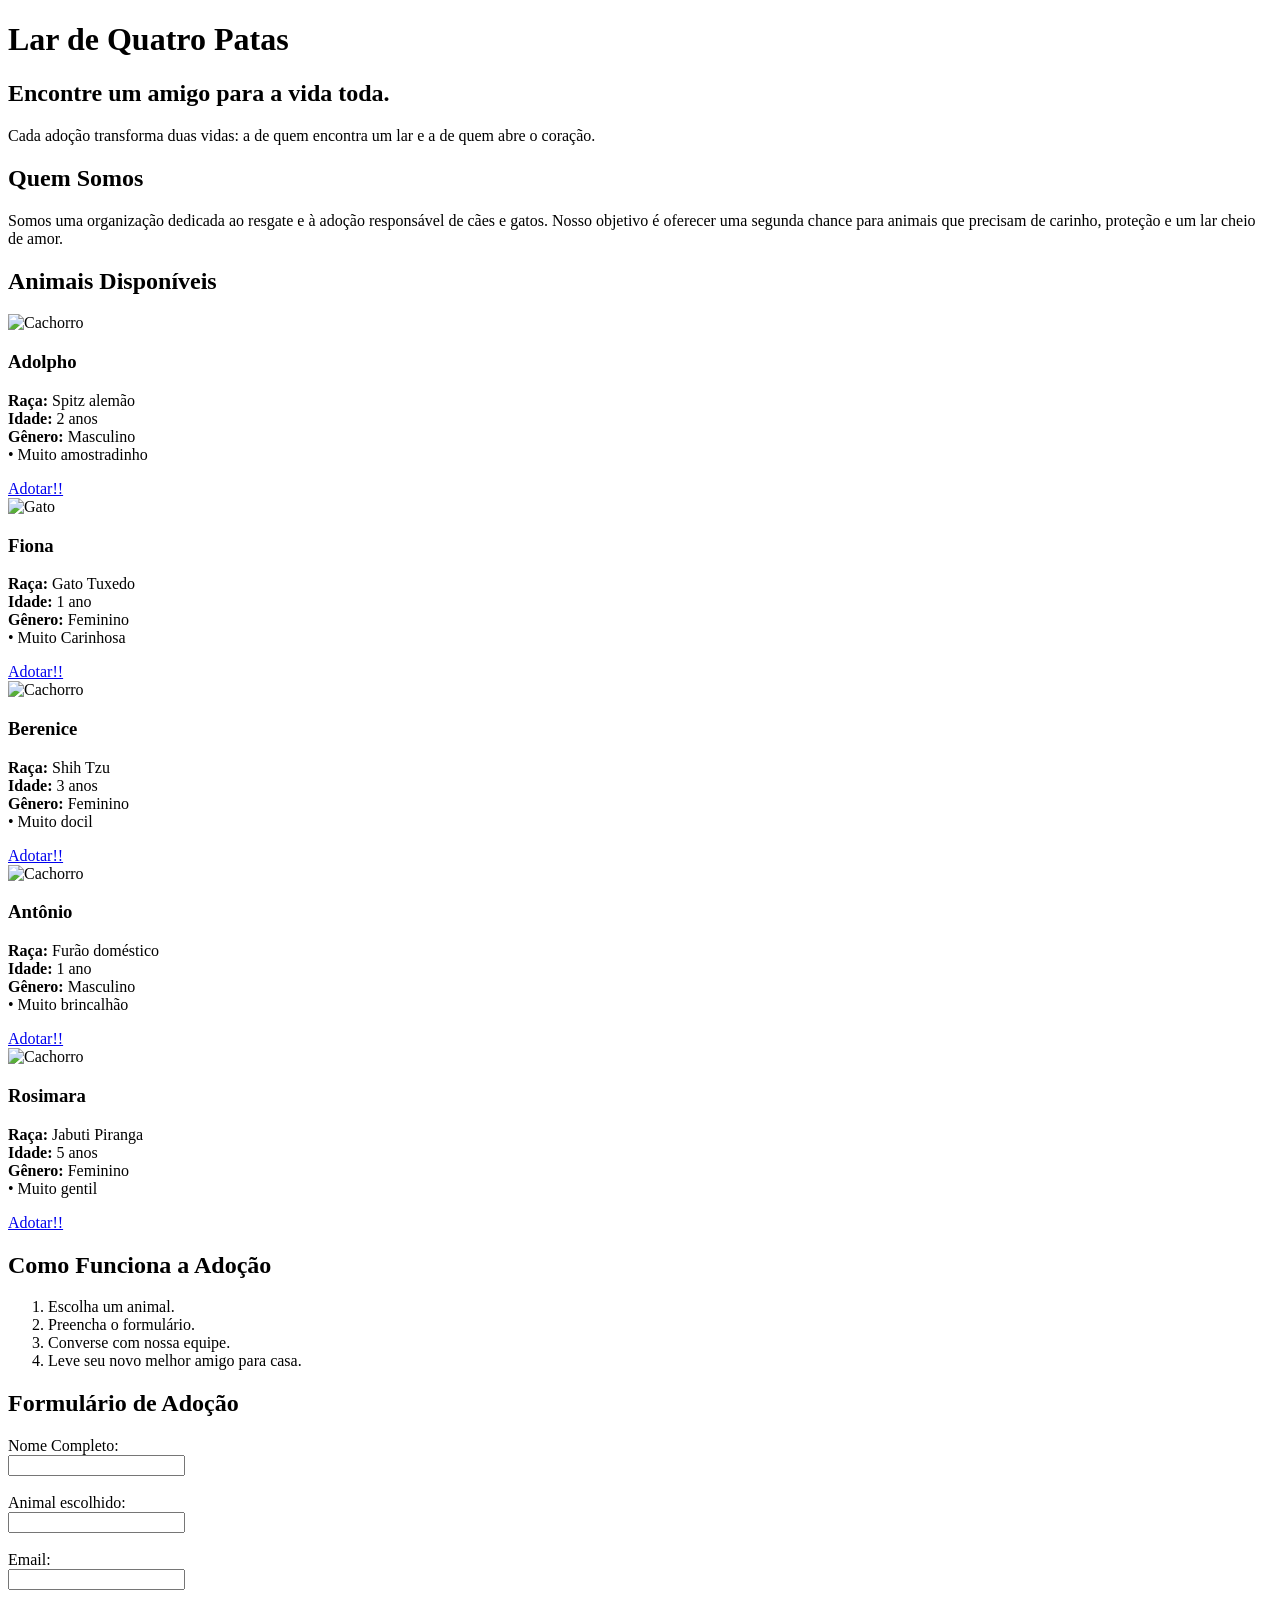
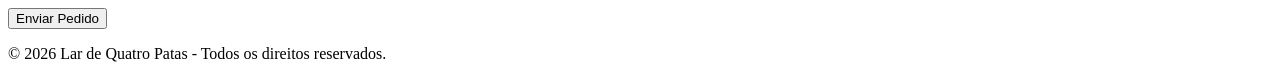
==== index.html @ fcf7297d "Add initial HTML structure for adoption site" ====
<!DOCTYPE html>
<html lang="pt-BR">

<head>
    <meta charset="UTF-8">
    <meta name="viewport" content="width=device-width, initial-scale=1.0">
    <title>Lar de Quatro Patas</title>
    <link href="https://fonts.googleapis.com/css2?family=Poppins:wght@400;700&display=swap" rel="stylesheet">
    <link rel="stylesheet" href="style.css">
</head>

<body>
    <h1>Lar de Quatro Patas</h1>
    <h2>Encontre um amigo para a vida toda.</h2>

    <p>
        Cada adoção transforma duas vidas: a de quem encontra um lar e a de quem abre o coração.
    </p>

    <section>
        <h2>Quem Somos</h2>

        <p>
            Somos uma organização dedicada ao resgate e à adoção responsável de cães e gatos.
            Nosso objetivo é oferecer uma segunda chance para animais que precisam de carinho,
            proteção e um lar cheio de amor.
        </p>
    </section>

    <section>
        <h2>Animais Disponíveis</h2>
        <div class="cards">
            <div class="card">
                <img src="alemao.png" alt="Cachorro" class="card-img">
                <h3 class="card-name">Adolpho</h3>
                <p class="card-description"><strong>Raça:</strong> Spitz alemão <br><strong>Idade:</strong> 2 anos
                    <br><strong>Gênero:</strong> Masculino<br> • Muito amostradinho
                </p>
                <a href="#" class="card-button" onclick="escolherAnimal('adolpho')">Adotar!!</a>
            </div>
            <div class="card">
                <img src="frajola.png" alt="Gato" class="card-img">
                <h3 class="card-name">Fiona</h3>
                <p class="card-description"><strong>Raça:</strong> Gato Tuxedo <br> <strong>Idade:</strong> 1 ano
                    <br><strong>Gênero:</strong> Feminino<br> • Muito Carinhosa
                </p>
                <a href="#" class="card-button" onclick="escolherAnimal('fiona')">Adotar!!</a>
            </div>
            <div class="card">
                <img src="peludo.png" alt="Cachorro" class="card-img">
                <h3 class="card-name">Berenice</h3>
                <p class="card-description"><strong>Raça:</strong> Shih Tzu <br> <strong>Idade:</strong> 3 anos
                    <br><strong>Gênero:</strong> Feminino<br> • Muito docil
                </p>
                <a href="#" class="card-button" onclick="escolherAnimal('berenice')">Adotar!!</a>
            </div>
            <div class="card">
                <img src="furão.jpg" alt="Cachorro" class="card-img">
                <h3 class="card-name">Antônio</h3>
                <p class="card-description"><strong>Raça:</strong> Furão doméstico <br> <strong>Idade:</strong> 1 ano
                    <br><strong>Gênero:</strong> Masculino<br> • Muito brincalhão
                </p>
                <a href="#" class="card-button" onclick="escolherAnimal('antônio')">Adotar!!</a>
            </div>
            <div class="card">
                <img src="rosimara.jpg" alt="Cachorro" class="card-img">
                <h3 class="card-name">Rosimara</h3>
                <p class="card-description"><strong>Raça:</strong> Jabuti Piranga <br> <strong>Idade:</strong> 5 anos
                    <br><strong>Gênero:</strong> Feminino<br> • Muito gentil
                </p>
                <a href="#" class="card-button" onclick="escolherAnimal('rosimara')">Adotar!!</a>
            </div>
        </div>
    </section>

    <section>
        <h2>Como Funciona a Adoção</h2>

        <ol>
            <li>Escolha um animal.</li>
            <li>Preencha o formulário.</li>
            <li>Converse com nossa equipe.</li>
            <li>Leve seu novo melhor amigo para casa.</li>
        </ol>
    </section>

    <h2>Formulário de Adoção</h2>

    <form>
        <label for="nome">Nome Completo:</label><br>
        <input type="text" id="nome" required>

        <br><br>

        <label for="animal">Animal escolhido:</label><br>
        <input type="text" id="animal" readonly>

        <br><br>

        <label for="email">Email:</label><br>
        <input type="email" id="email" required>
        <br><br>

        <input type="submit" value="Enviar Pedido">
    </form>



    <footer>
        <p>© 2026 Lar de Quatro Patas - Todos os direitos reservados.</p>
    </footer>
    <script>
        function escolherAnimal(nome) {
            document.getElementById("animal").value = nome;
        }
    </script>

</body>

</html>
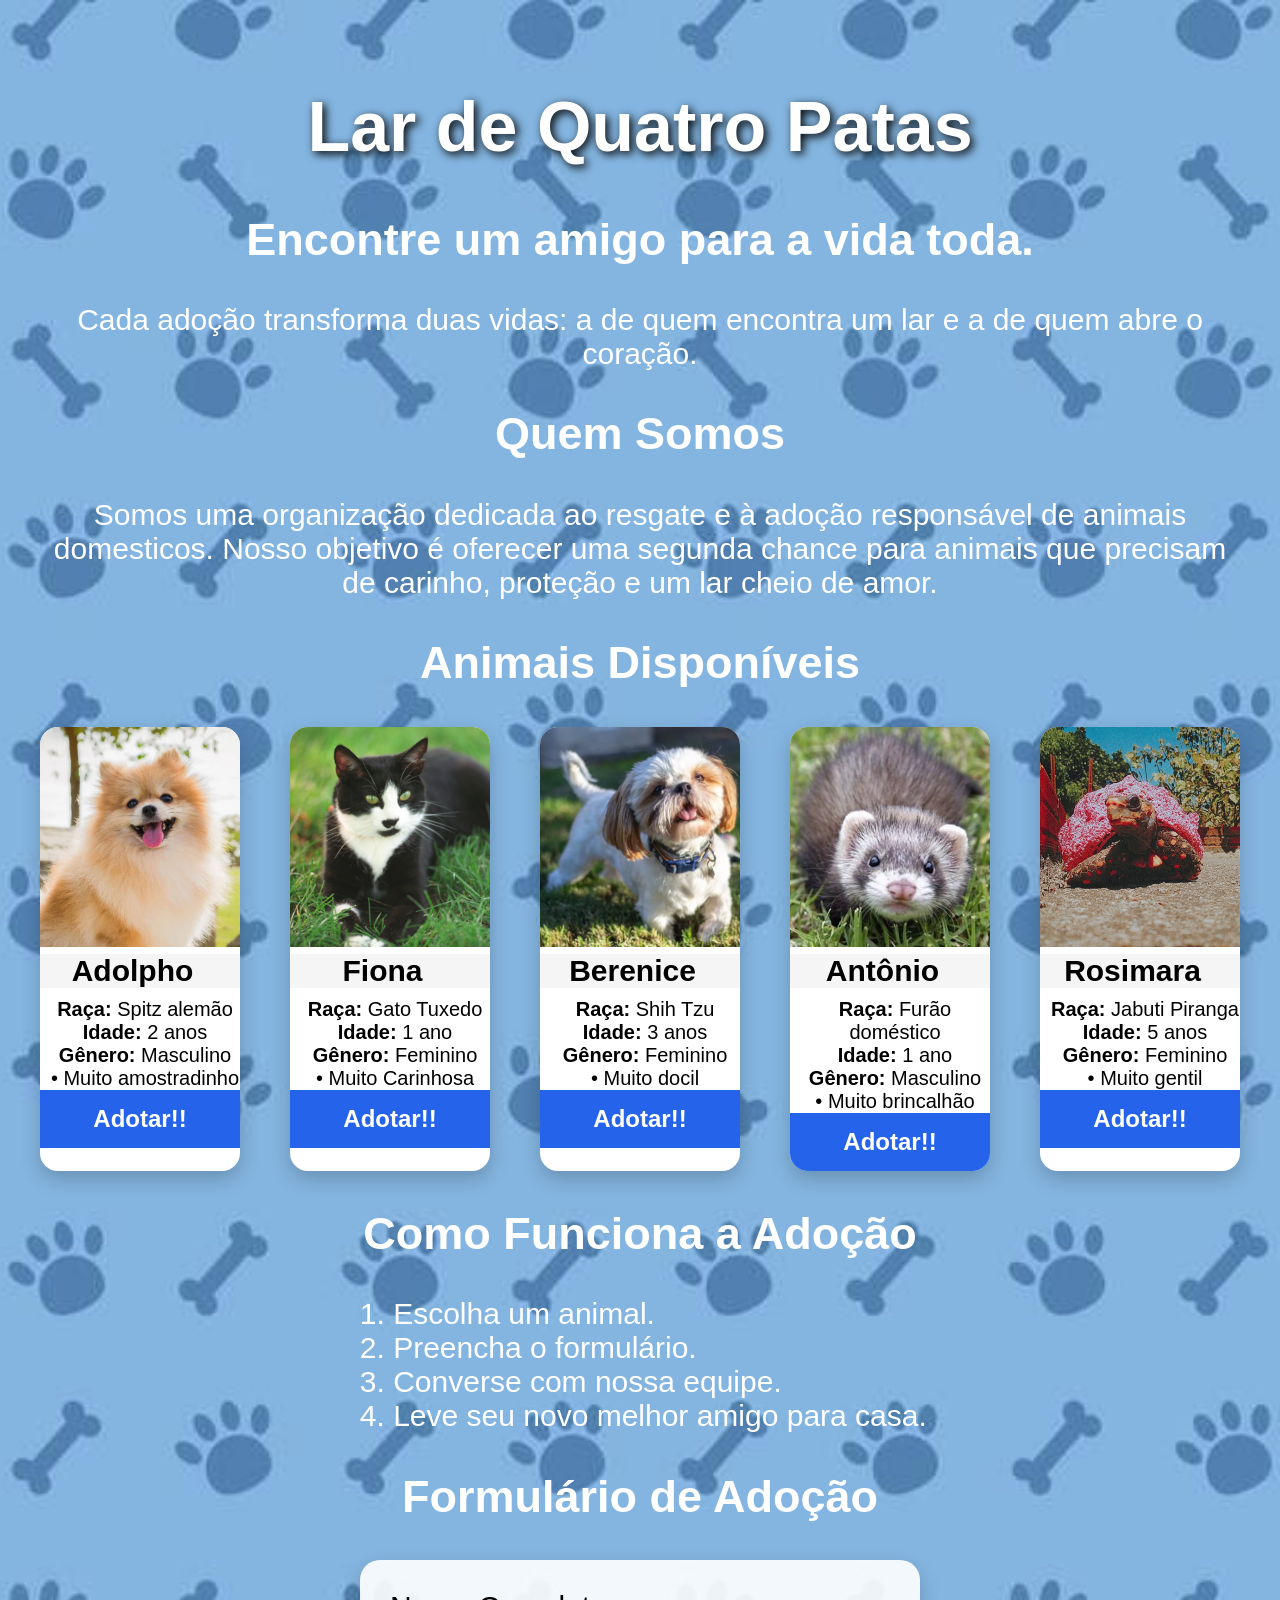
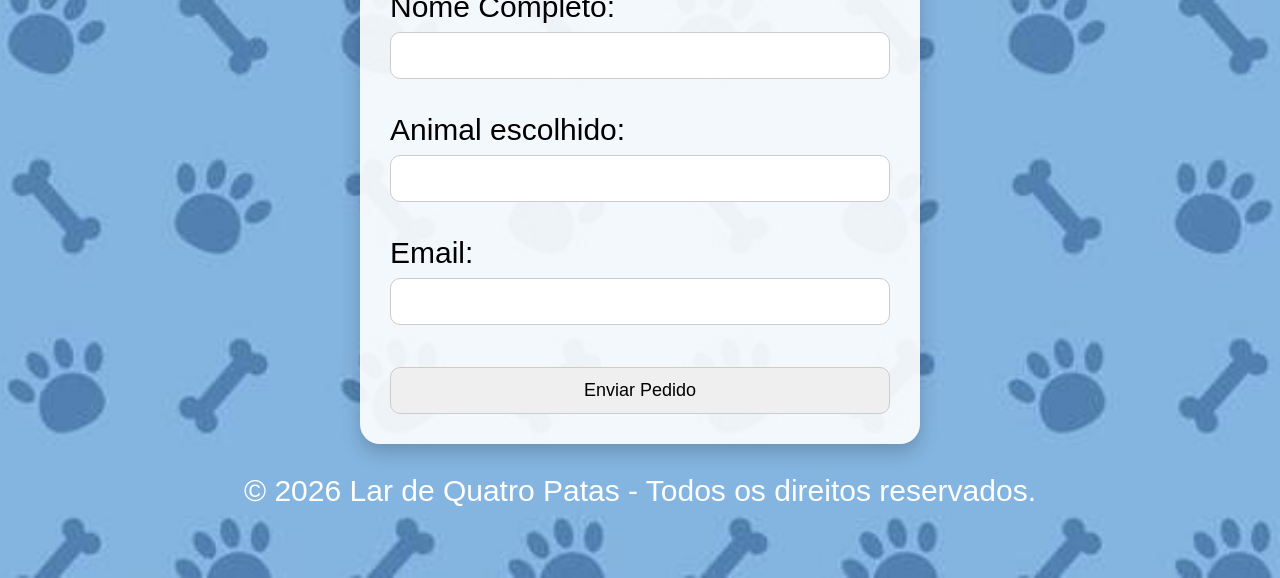
==== commit 6eab2efa: "Update index.html" ====
--- a/index.html
+++ b/index.html
@@ -21,7 +21,7 @@
         <h2>Quem Somos</h2>
 
         <p>
-            Somos uma organização dedicada ao resgate e à adoção responsável de cães e gatos.
+            Somos uma organização dedicada ao resgate e à adoção responsável de animais domesticos.
             Nosso objetivo é oferecer uma segunda chance para animais que precisam de carinho,
             proteção e um lar cheio de amor.
         </p>
--- a/style.css
+++ b/style.css
@@ -0,0 +1,114 @@
+body {
+    margin: 20px;
+    padding: 20px;
+    background: #f4f6f9;
+    color: white;
+    font-family: 'Poppins', sans-serif;
+    font-size: 30px;
+    background-image: url(tela-de-fundo2.avif);
+    background-position: center;
+    background-size: cover;
+    background-repeat: no-repeat;
+
+}
+
+p {
+    text-align: center;
+}
+
+.card {
+    width: 300px;
+    border-radius: 18px;
+    overflow: hidden;
+    background: white;
+    box-shadow: 0 8px 20px rgba(0, 0, 0, .2);
+    transition: 0.3s;
+}
+
+.card-img {
+    width: 100%;
+    height: 220px;
+    object-fit: cover;
+}
+
+.cards {
+    margin-top: 30px;
+    display: flex;
+    justify-content: center;
+    gap: 50px;
+    color: black;
+}
+
+.card-name {
+    padding-right: 15px;
+    background-color: whitesmoke;
+    font-size: 30px;
+    text-align: center;
+    margin: 0;
+    color: black
+}
+
+.card-description {
+    margin: 0;
+    padding-top: 10px;
+    padding-left: 10px;
+    font-size: 20px;
+    color: black
+}
+
+.card-button {
+    display: block;
+    text-align: center;
+    padding: 15px;
+    background-color: #2563eb;
+    color: white;
+    text-decoration: none;
+    font-size: 24px;
+    font-weight: bold;
+    transition: 0.3s;
+}
+
+.card:hover {
+    transform: translateY(-8px);
+    box-shadow: 0 15px 35px rgba(0, 0, 0, .3);
+}
+
+h1 {
+    font-size: 70px;
+    text-align: center;
+    text-shadow: 3px 3px 10px black;
+}
+
+h2 {
+    text-align: center;
+
+}
+
+ol {
+    width: fit-content;
+    margin: 0 auto;
+}
+
+.card-button:hover {
+    background-color: #1d4ed8;
+}
+
+form {
+    background-color: rgba(255, 255, 255, 0.9);
+    color: black;
+    width: 500px;
+    margin: 30px auto;
+    padding: 30px;
+    border-radius: 20px;
+    box-shadow: 0 8px 20px rgba(0, 0, 0, .2);
+}
+
+input {
+    width: 100%;
+    padding: 12px;
+    margin-top: 8px;
+    border-radius: 10px;
+    border: 1px solid #ccc;
+    box-sizing: border-box;
+    font-size: 18px;
+}
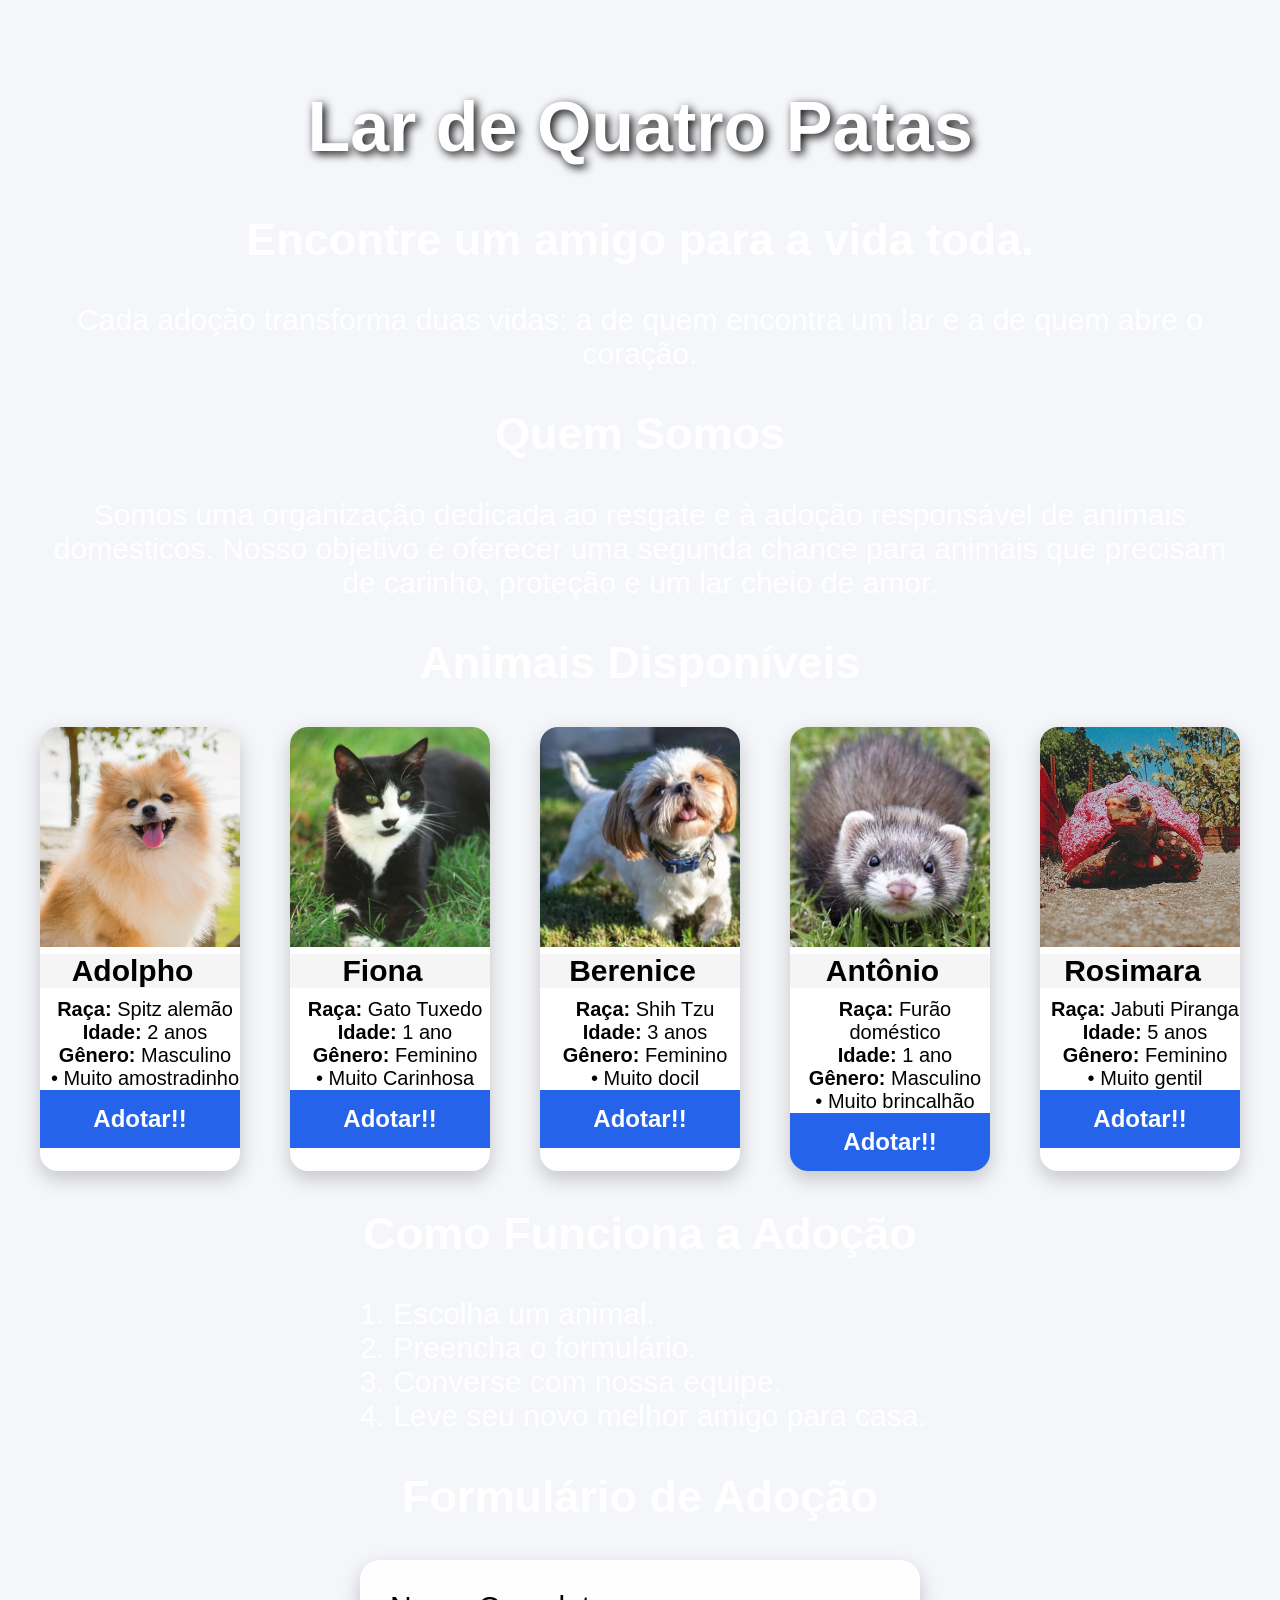
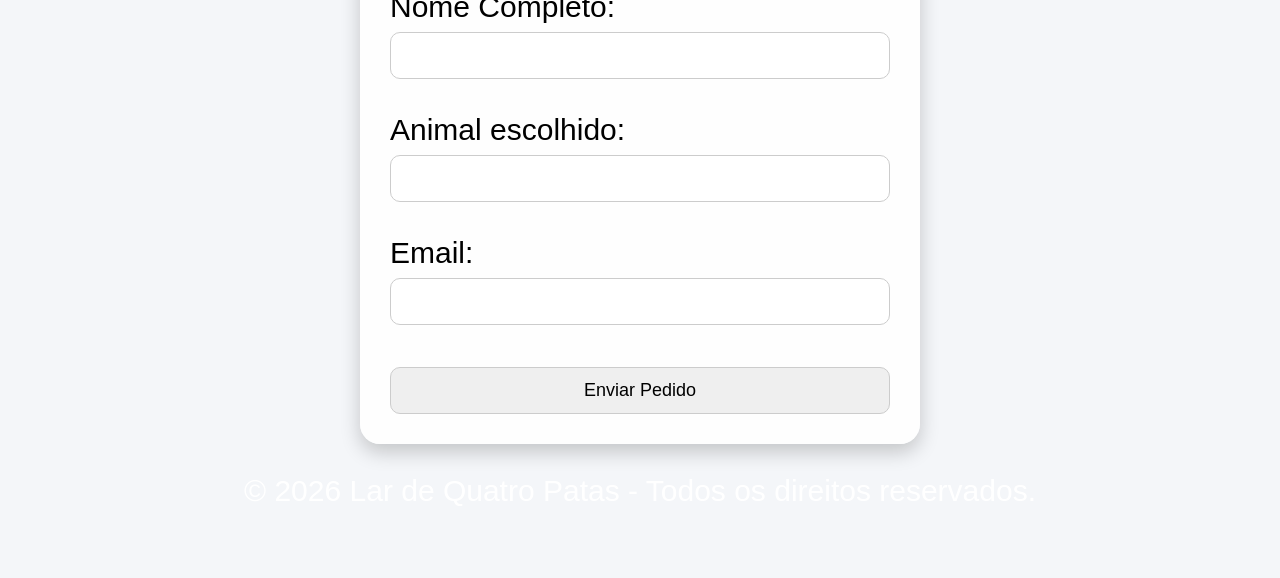
==== commit 991f8423: "rework: folders" ====
--- a/index.html
+++ b/index.html
@@ -6,7 +6,7 @@
     <meta name="viewport" content="width=device-width, initial-scale=1.0">
     <title>Lar de Quatro Patas</title>
     <link href="https://fonts.googleapis.com/css2?family=Poppins:wght@400;700&display=swap" rel="stylesheet">
-    <link rel="stylesheet" href="style.css">
+    <link rel="stylesheet" href="../style/style.css">
 </head>
 
 <body>
@@ -31,44 +31,44 @@
         <h2>Animais Disponíveis</h2>
         <div class="cards">
             <div class="card">
-                <img src="alemao.png" alt="Cachorro" class="card-img">
+                <img src="../img/alemao.png" alt="Cachorro" class="card-img">
                 <h3 class="card-name">Adolpho</h3>
                 <p class="card-description"><strong>Raça:</strong> Spitz alemão <br><strong>Idade:</strong> 2 anos
                     <br><strong>Gênero:</strong> Masculino<br> • Muito amostradinho
                 </p>
-                <a href="#" class="card-button" onclick="escolherAnimal('adolpho')">Adotar!!</a>
+                <a href="#" class="card-button" onclick="escolherAnimal('Adolpho')">Adotar!!</a>
             </div>
             <div class="card">
-                <img src="frajola.png" alt="Gato" class="card-img">
+                <img src="../img/frajola.png " alt="Gato" class="card-img">
                 <h3 class="card-name">Fiona</h3>
                 <p class="card-description"><strong>Raça:</strong> Gato Tuxedo <br> <strong>Idade:</strong> 1 ano
                     <br><strong>Gênero:</strong> Feminino<br> • Muito Carinhosa
                 </p>
-                <a href="#" class="card-button" onclick="escolherAnimal('fiona')">Adotar!!</a>
+                <a href="#" class="card-button" onclick="escolherAnimal('Fiona')">Adotar!!</a>
             </div>
             <div class="card">
-                <img src="peludo.png" alt="Cachorro" class="card-img">
+                <img src="../img/peludo.png" alt="Cachorro" class="card-img">
                 <h3 class="card-name">Berenice</h3>
                 <p class="card-description"><strong>Raça:</strong> Shih Tzu <br> <strong>Idade:</strong> 3 anos
                     <br><strong>Gênero:</strong> Feminino<br> • Muito docil
                 </p>
-                <a href="#" class="card-button" onclick="escolherAnimal('berenice')">Adotar!!</a>
+                <a href="#" class="card-button" onclick="escolherAnimal('Berenice')">Adotar!!</a>
             </div>
             <div class="card">
-                <img src="furão.jpg" alt="Cachorro" class="card-img">
+                <img src="../img/furão.jpg" alt="Cachorro" class="card-img">
                 <h3 class="card-name">Antônio</h3>
                 <p class="card-description"><strong>Raça:</strong> Furão doméstico <br> <strong>Idade:</strong> 1 ano
                     <br><strong>Gênero:</strong> Masculino<br> • Muito brincalhão
                 </p>
-                <a href="#" class="card-button" onclick="escolherAnimal('antônio')">Adotar!!</a>
+                <a href="#" class="card-button" onclick="escolherAnimal('Antônio')">Adotar!!</a>
             </div>
             <div class="card">
-                <img src="rosimara.jpg" alt="Cachorro" class="card-img">
+                <img src="../img/rosimara.jpg" alt="Cachorro" class="card-img">
                 <h3 class="card-name">Rosimara</h3>
                 <p class="card-description"><strong>Raça:</strong> Jabuti Piranga <br> <strong>Idade:</strong> 5 anos
                     <br><strong>Gênero:</strong> Feminino<br> • Muito gentil
                 </p>
-                <a href="#" class="card-button" onclick="escolherAnimal('rosimara')">Adotar!!</a>
+                <a href="#" class="card-button" onclick="escolherAnimal('Rosimara')">Adotar!!</a>
             </div>
         </div>
     </section>
--- a/style/style.css
+++ b/style/style.css
@@ -0,0 +1,151 @@
+body {
+    margin: 20px;
+    padding: 20px;
+    background: #f4f6f9;
+    color: white;
+    font-family: 'Poppins', sans-serif;
+    font-size: 30px;
+    background-image: url(tela-de-fundo2.avif);
+    background-position: center;
+    background-size: cover;
+    background-repeat: no-repeat;
+
+}
+
+p {
+    text-align: center;
+}
+
+.card {
+    width: 300px;
+    border-radius: 18px;
+    overflow: hidden;
+    background: white;
+    box-shadow: 0 8px 20px rgba(0, 0, 0, .2);
+    transition: 0.3s;
+}
+
+.card-img {
+    width: 100%;
+    height: 220px;
+    object-fit: cover;
+}
+
+.cards {
+    margin-top: 30px;
+    display: flex;
+    justify-content: center;
+    gap: 50px;
+    color: black;
+}
+
+.card-name {
+    padding-right: 15px;
+    background-color: whitesmoke;
+    font-size: 30px;
+    text-align: center;
+    margin: 0;
+    color: black
+}
+
+.card-description {
+    margin: 0;
+    padding-top: 10px;
+    padding-left: 10px;
+    font-size: 20px;
+    color: black
+}
+
+.card-button {
+    display: block;
+    text-align: center;
+    padding: 15px;
+    background-color: #2563eb;
+    color: white;
+    text-decoration: none;
+    font-size: 24px;
+    font-weight: bold;
+    transition: 0.3s;
+}
+
+.card:hover {
+    transform: translateY(-8px);
+    box-shadow: 0 15px 35px rgba(0, 0, 0, .3);
+}
+
+h1 {
+    font-size: 70px;
+    text-align: center;
+    text-shadow: 3px 3px 10px black;
+}
+
+h2 {
+    text-align: center;
+
+}
+
+ol {
+    width: fit-content;
+    margin: 0 auto;
+}
+
+.card-button:hover {
+    background-color: #1d4ed8;
+}
+
+form {
+    background-color: rgba(255, 255, 255, 0.9);
+    color: black;
+    width: 500px;
+    margin: 30px auto;
+    padding: 30px;
+    border-radius: 20px;
+    box-shadow: 0 8px 20px rgba(0, 0, 0, .2);
+}
+
+input {
+    width: 100%;
+    padding: 12px;
+    margin-top: 8px;
+    border-radius: 10px;
+    border: 1px solid #ccc;
+    box-sizing: border-box;
+    font-size: 18px;
+}
+@media (max-width: 768px) {
+
+    body {
+        margin: 10px;
+        padding: 10px;
+        font-size: 20px;
+    }
+
+    h1 {
+        font-size: 45px;
+    }
+
+    h2 {
+        font-size: 30px;
+    }
+
+    .cards {
+        flex-direction: column;
+        align-items: center;
+        gap: 30px;
+    }
+
+    .card {
+        width: 90%;
+        max-width: 300px;
+    }
+
+    form {
+        width: 90%;
+        padding: 20px;
+    }
+
+    input {
+        font-size: 16px;
+    }
+
+}
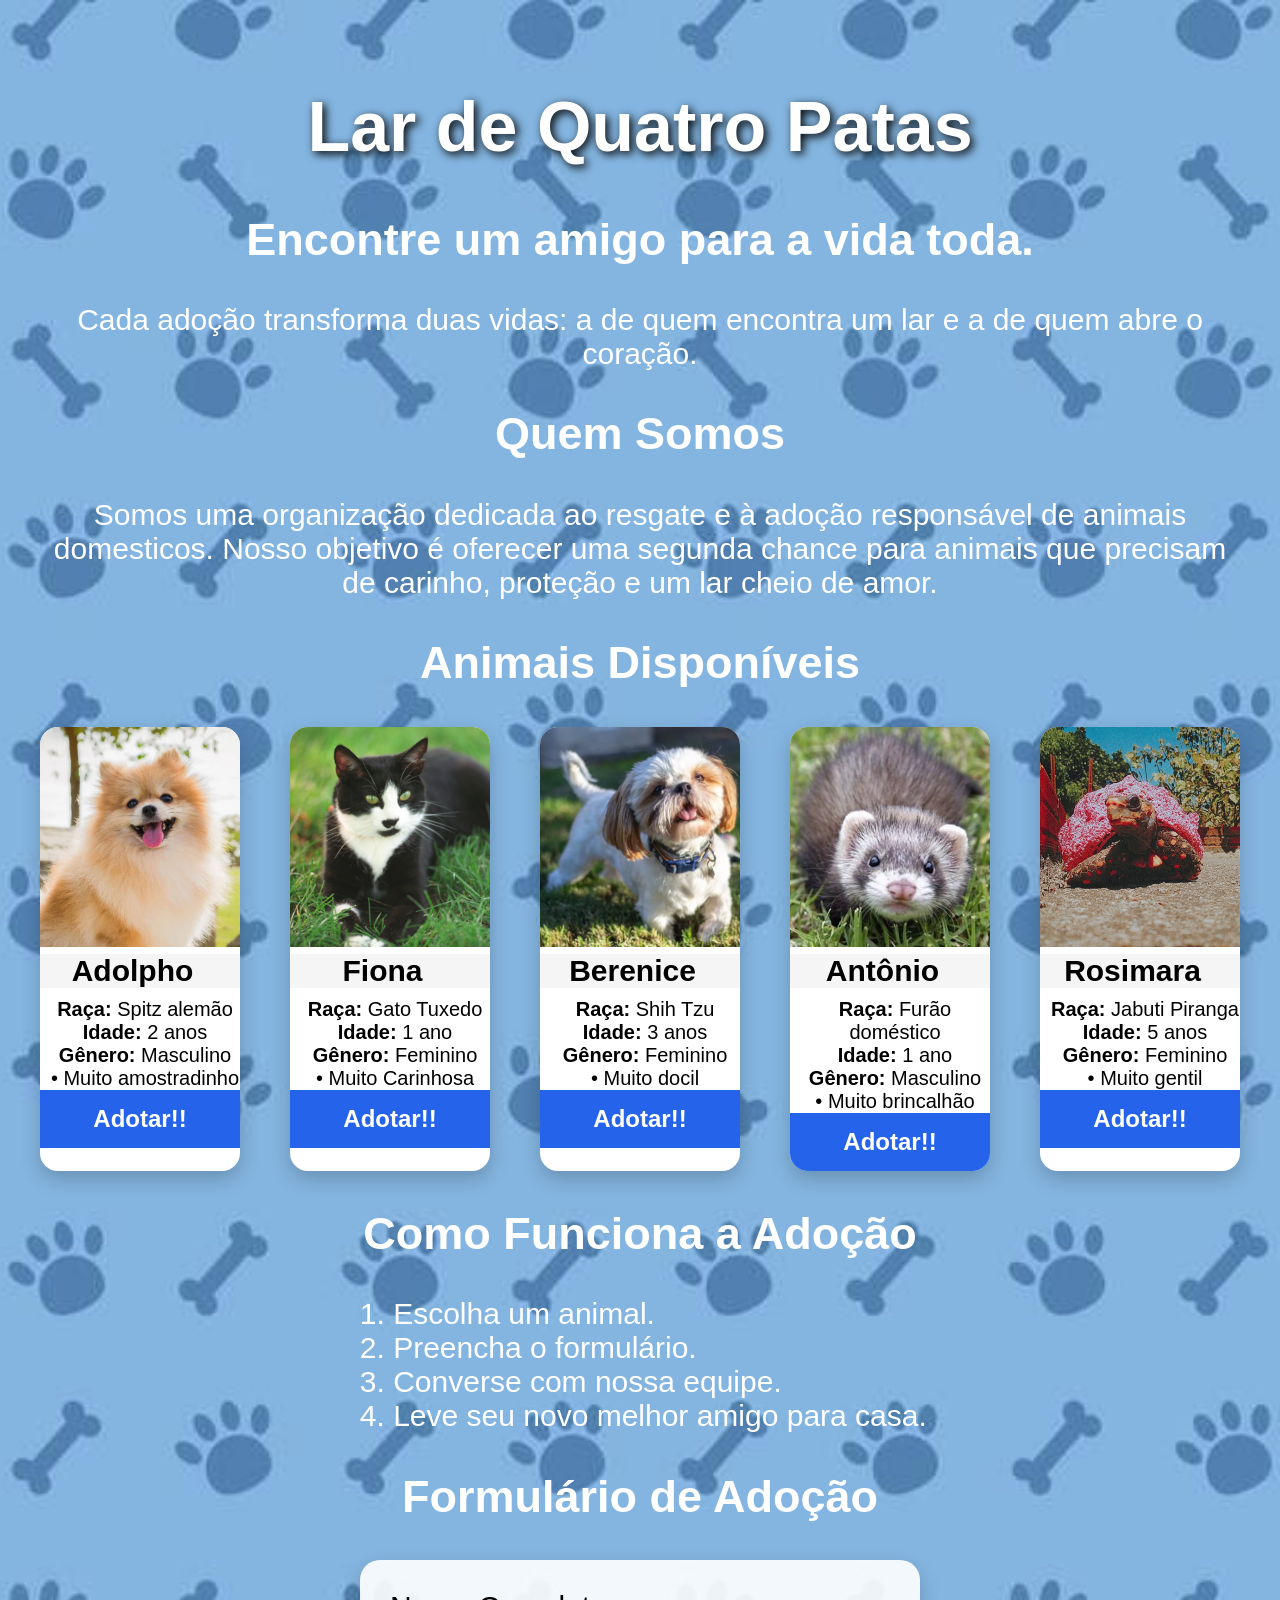
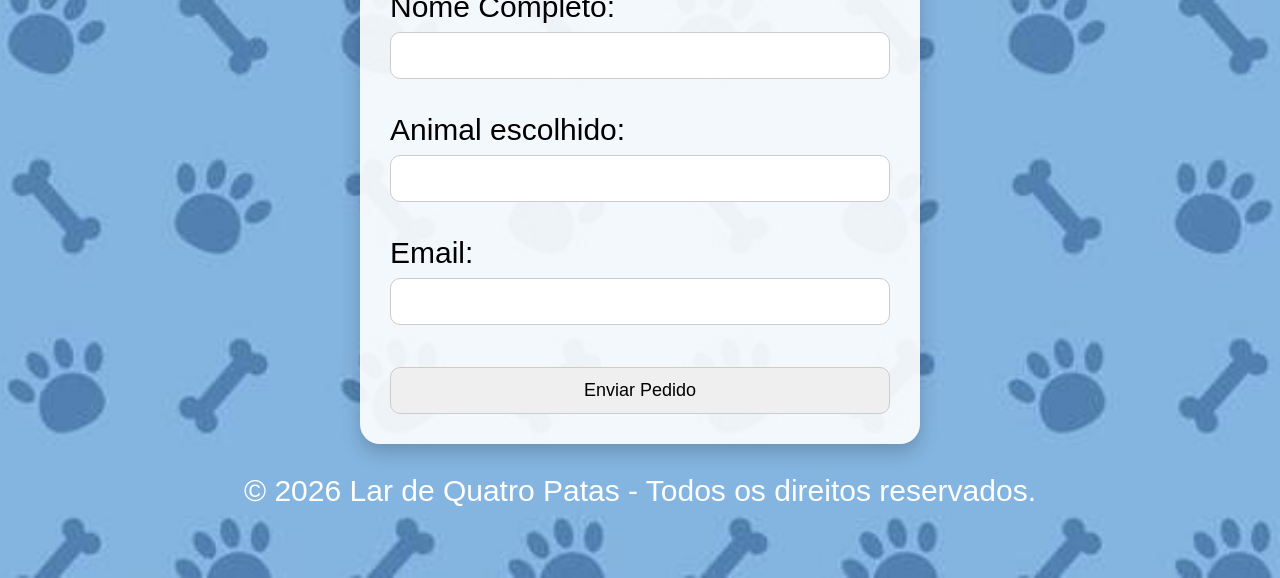
==== commit 47053b85: "rewind: to become real site" ====
--- a/index.html
+++ b/index.html
@@ -6,7 +6,7 @@
     <meta name="viewport" content="width=device-width, initial-scale=1.0">
     <title>Lar de Quatro Patas</title>
     <link href="https://fonts.googleapis.com/css2?family=Poppins:wght@400;700&display=swap" rel="stylesheet">
-    <link rel="stylesheet" href="../style/style.css">
+    <link rel="stylesheet" href="style.css">
 </head>
 
 <body>
@@ -31,7 +31,7 @@
         <h2>Animais Disponíveis</h2>
         <div class="cards">
             <div class="card">
-                <img src="../img/alemao.png" alt="Cachorro" class="card-img">
+                <img src="alemao.png" alt="Cachorro" class="card-img">
                 <h3 class="card-name">Adolpho</h3>
                 <p class="card-description"><strong>Raça:</strong> Spitz alemão <br><strong>Idade:</strong> 2 anos
                     <br><strong>Gênero:</strong> Masculino<br> • Muito amostradinho
@@ -39,7 +39,7 @@
                 <a href="#" class="card-button" onclick="escolherAnimal('Adolpho')">Adotar!!</a>
             </div>
             <div class="card">
-                <img src="../img/frajola.png " alt="Gato" class="card-img">
+                <img src="frajola.png " alt="Gato" class="card-img">
                 <h3 class="card-name">Fiona</h3>
                 <p class="card-description"><strong>Raça:</strong> Gato Tuxedo <br> <strong>Idade:</strong> 1 ano
                     <br><strong>Gênero:</strong> Feminino<br> • Muito Carinhosa
@@ -47,7 +47,7 @@
                 <a href="#" class="card-button" onclick="escolherAnimal('Fiona')">Adotar!!</a>
             </div>
             <div class="card">
-                <img src="../img/peludo.png" alt="Cachorro" class="card-img">
+                <img src="peludo.png" alt="Cachorro" class="card-img">
                 <h3 class="card-name">Berenice</h3>
                 <p class="card-description"><strong>Raça:</strong> Shih Tzu <br> <strong>Idade:</strong> 3 anos
                     <br><strong>Gênero:</strong> Feminino<br> • Muito docil
@@ -55,7 +55,7 @@
                 <a href="#" class="card-button" onclick="escolherAnimal('Berenice')">Adotar!!</a>
             </div>
             <div class="card">
-                <img src="../img/furão.jpg" alt="Cachorro" class="card-img">
+                <img src="furão.jpg" alt="Cachorro" class="card-img">
                 <h3 class="card-name">Antônio</h3>
                 <p class="card-description"><strong>Raça:</strong> Furão doméstico <br> <strong>Idade:</strong> 1 ano
                     <br><strong>Gênero:</strong> Masculino<br> • Muito brincalhão
@@ -63,7 +63,7 @@
                 <a href="#" class="card-button" onclick="escolherAnimal('Antônio')">Adotar!!</a>
             </div>
             <div class="card">
-                <img src="../img/rosimara.jpg" alt="Cachorro" class="card-img">
+                <img src="rosimara.jpg" alt="Cachorro" class="card-img">
                 <h3 class="card-name">Rosimara</h3>
                 <p class="card-description"><strong>Raça:</strong> Jabuti Piranga <br> <strong>Idade:</strong> 5 anos
                     <br><strong>Gênero:</strong> Feminino<br> • Muito gentil
--- a/style.css
+++ b/style.css
@@ -0,0 +1,151 @@
+body {
+    margin: 20px;
+    padding: 20px;
+    background: #f4f6f9;
+    color: white;
+    font-family: 'Poppins', sans-serif;
+    font-size: 30px;
+    background-image: url(tela-de-fundo2.avif);
+    background-position: center;
+    background-size: cover;
+    background-repeat: no-repeat;
+
+}
+
+p {
+    text-align: center;
+}
+
+.card {
+    width: 300px;
+    border-radius: 18px;
+    overflow: hidden;
+    background: white;
+    box-shadow: 0 8px 20px rgba(0, 0, 0, .2);
+    transition: 0.3s;
+}
+
+.card-img {
+    width: 100%;
+    height: 220px;
+    object-fit: cover;
+}
+
+.cards {
+    margin-top: 30px;
+    display: flex;
+    justify-content: center;
+    gap: 50px;
+    color: black;
+}
+
+.card-name {
+    padding-right: 15px;
+    background-color: whitesmoke;
+    font-size: 30px;
+    text-align: center;
+    margin: 0;
+    color: black
+}
+
+.card-description {
+    margin: 0;
+    padding-top: 10px;
+    padding-left: 10px;
+    font-size: 20px;
+    color: black
+}
+
+.card-button {
+    display: block;
+    text-align: center;
+    padding: 15px;
+    background-color: #2563eb;
+    color: white;
+    text-decoration: none;
+    font-size: 24px;
+    font-weight: bold;
+    transition: 0.3s;
+}
+
+.card:hover {
+    transform: translateY(-8px);
+    box-shadow: 0 15px 35px rgba(0, 0, 0, .3);
+}
+
+h1 {
+    font-size: 70px;
+    text-align: center;
+    text-shadow: 3px 3px 10px black;
+}
+
+h2 {
+    text-align: center;
+
+}
+
+ol {
+    width: fit-content;
+    margin: 0 auto;
+}
+
+.card-button:hover {
+    background-color: #1d4ed8;
+}
+
+form {
+    background-color: rgba(255, 255, 255, 0.9);
+    color: black;
+    width: 500px;
+    margin: 30px auto;
+    padding: 30px;
+    border-radius: 20px;
+    box-shadow: 0 8px 20px rgba(0, 0, 0, .2);
+}
+
+input {
+    width: 100%;
+    padding: 12px;
+    margin-top: 8px;
+    border-radius: 10px;
+    border: 1px solid #ccc;
+    box-sizing: border-box;
+    font-size: 18px;
+}
+@media (max-width: 768px) {
+
+    body {
+        margin: 10px;
+        padding: 10px;
+        font-size: 20px;
+    }
+
+    h1 {
+        font-size: 45px;
+    }
+
+    h2 {
+        font-size: 30px;
+    }
+
+    .cards {
+        flex-direction: column;
+        align-items: center;
+        gap: 30px;
+    }
+
+    .card {
+        width: 90%;
+        max-width: 300px;
+    }
+
+    form {
+        width: 90%;
+        padding: 20px;
+    }
+
+    input {
+        font-size: 16px;
+    }
+
+}
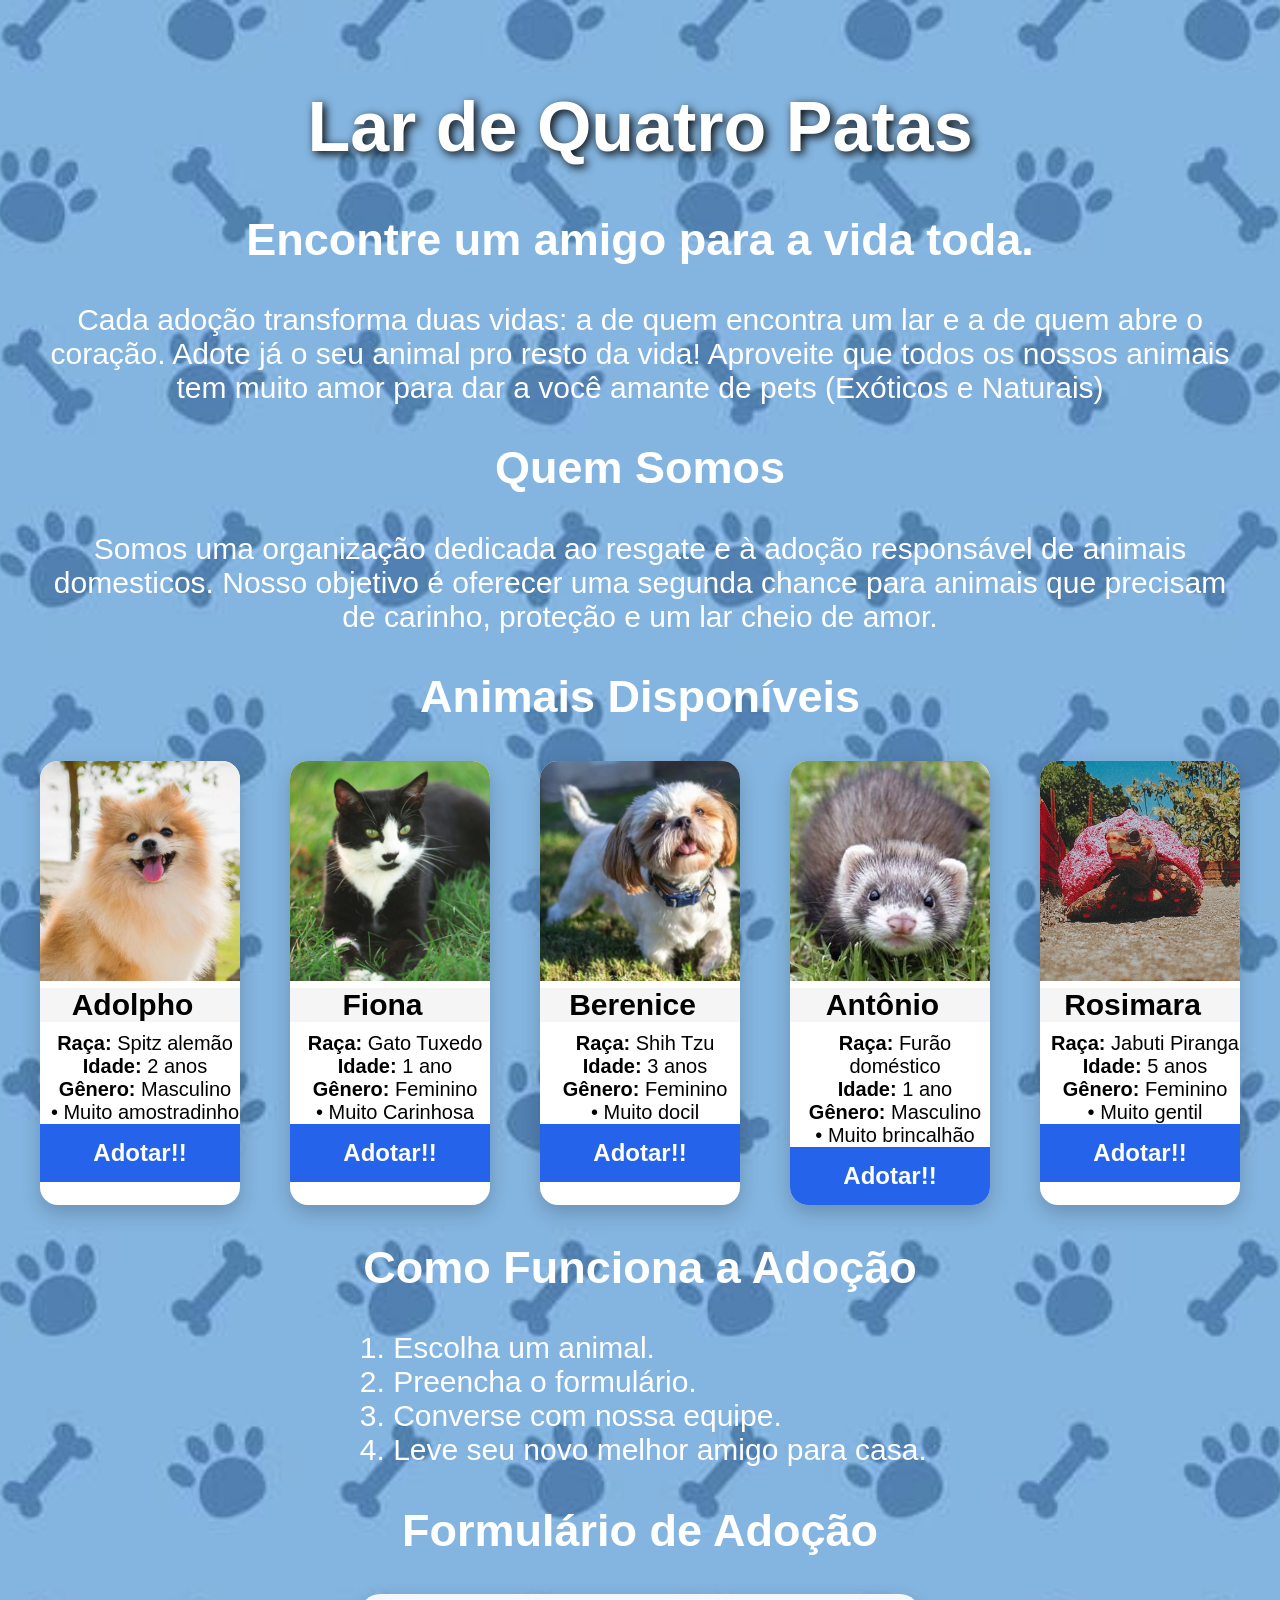
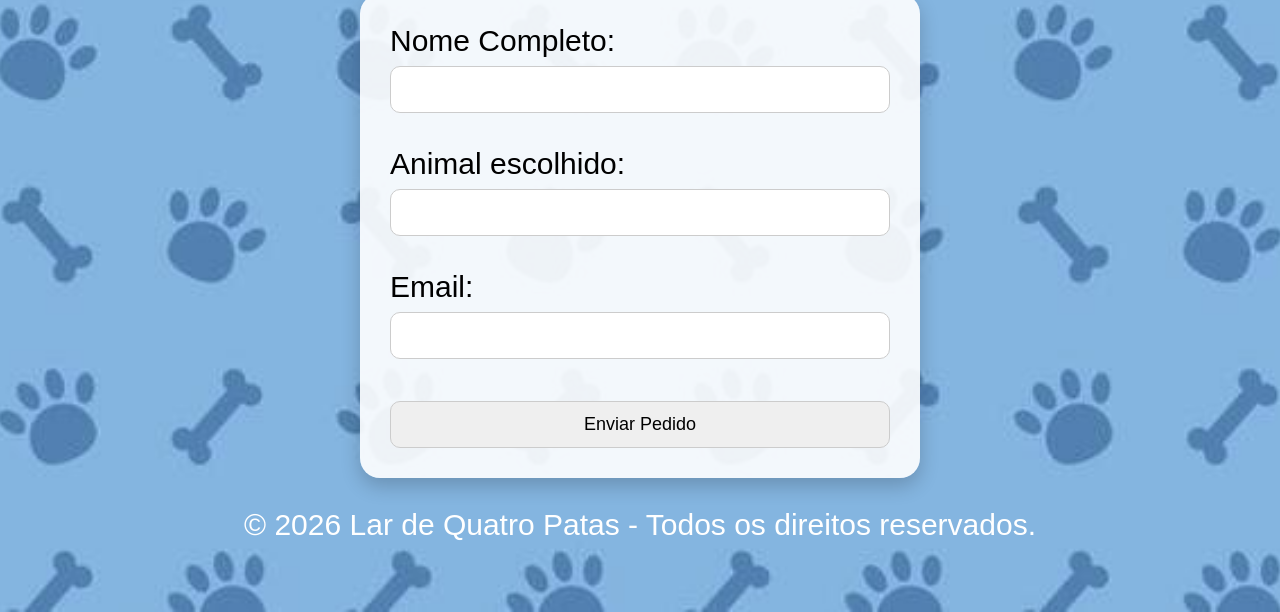
==== commit 7b9eaf02: "Update index.html" ====
--- a/index.html
+++ b/index.html
@@ -14,7 +14,7 @@
     <h2>Encontre um amigo para a vida toda.</h2>
 
     <p>
-        Cada adoção transforma duas vidas: a de quem encontra um lar e a de quem abre o coração.
+        Cada adoção transforma duas vidas: a de quem encontra um lar e a de quem abre o coração. Adote já o seu animal pro resto da vida! Aproveite que todos os nossos animais tem muito amor para dar a você amante de pets (Exóticos e Naturais)
     </p>
 
     <section>
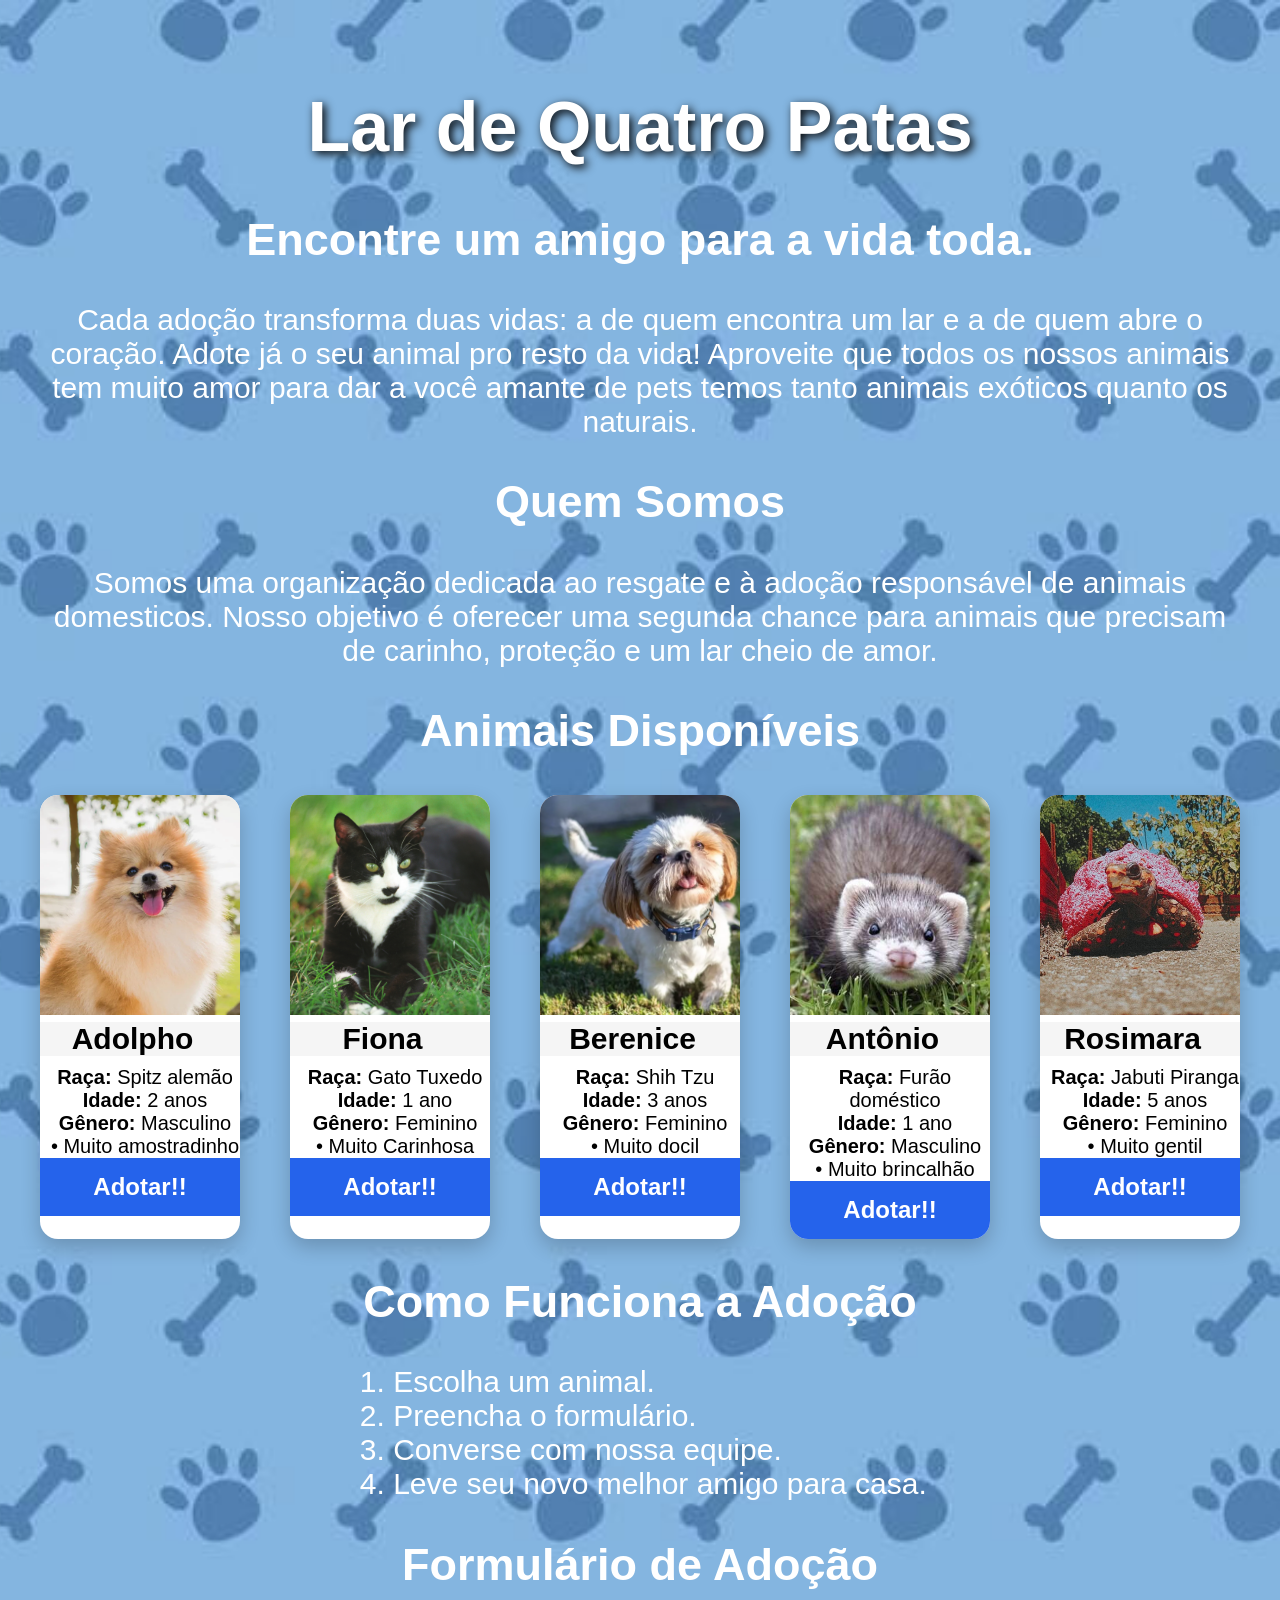
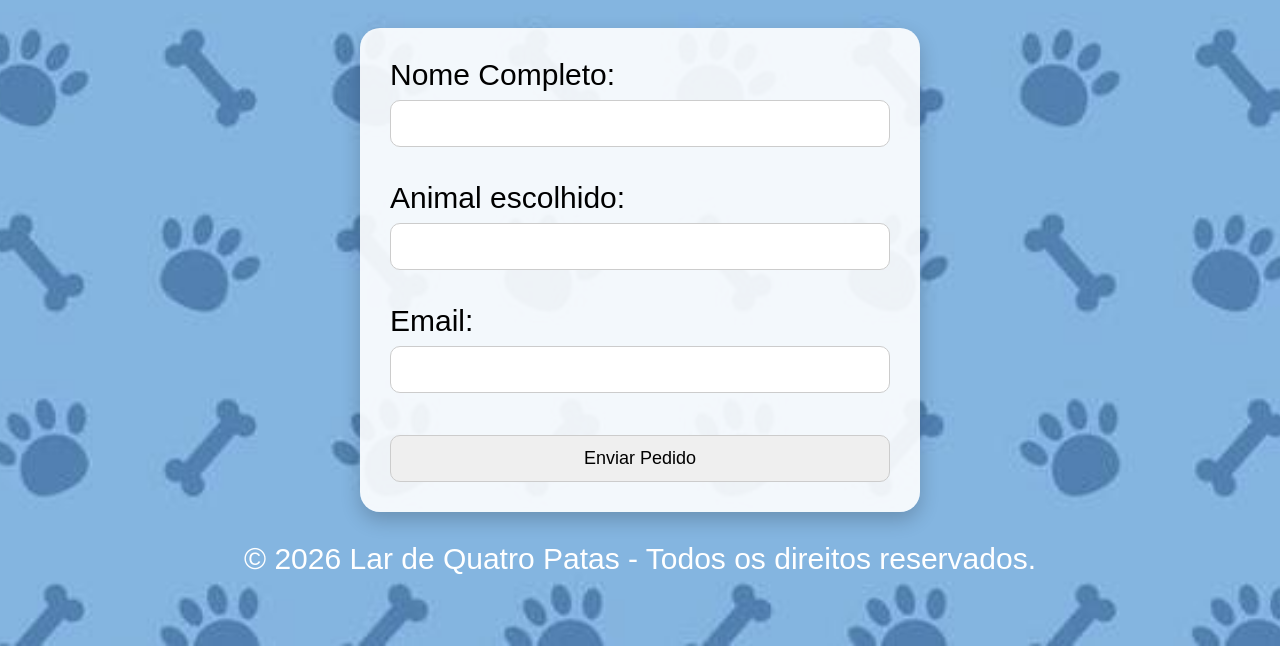
==== commit a6b93a77: "Update index.html" ====
--- a/index.html
+++ b/index.html
@@ -14,7 +14,7 @@
     <h2>Encontre um amigo para a vida toda.</h2>
 
     <p>
-        Cada adoção transforma duas vidas: a de quem encontra um lar e a de quem abre o coração. Adote já o seu animal pro resto da vida! Aproveite que todos os nossos animais tem muito amor para dar a você amante de pets (Exóticos e Naturais)
+        Cada adoção transforma duas vidas: a de quem encontra um lar e a de quem abre o coração. Adote já o seu animal pro resto da vida! Aproveite que todos os nossos animais tem muito amor para dar a você amante de pets temos tanto animais exóticos quanto os naturais.
     </p>
 
     <section>
